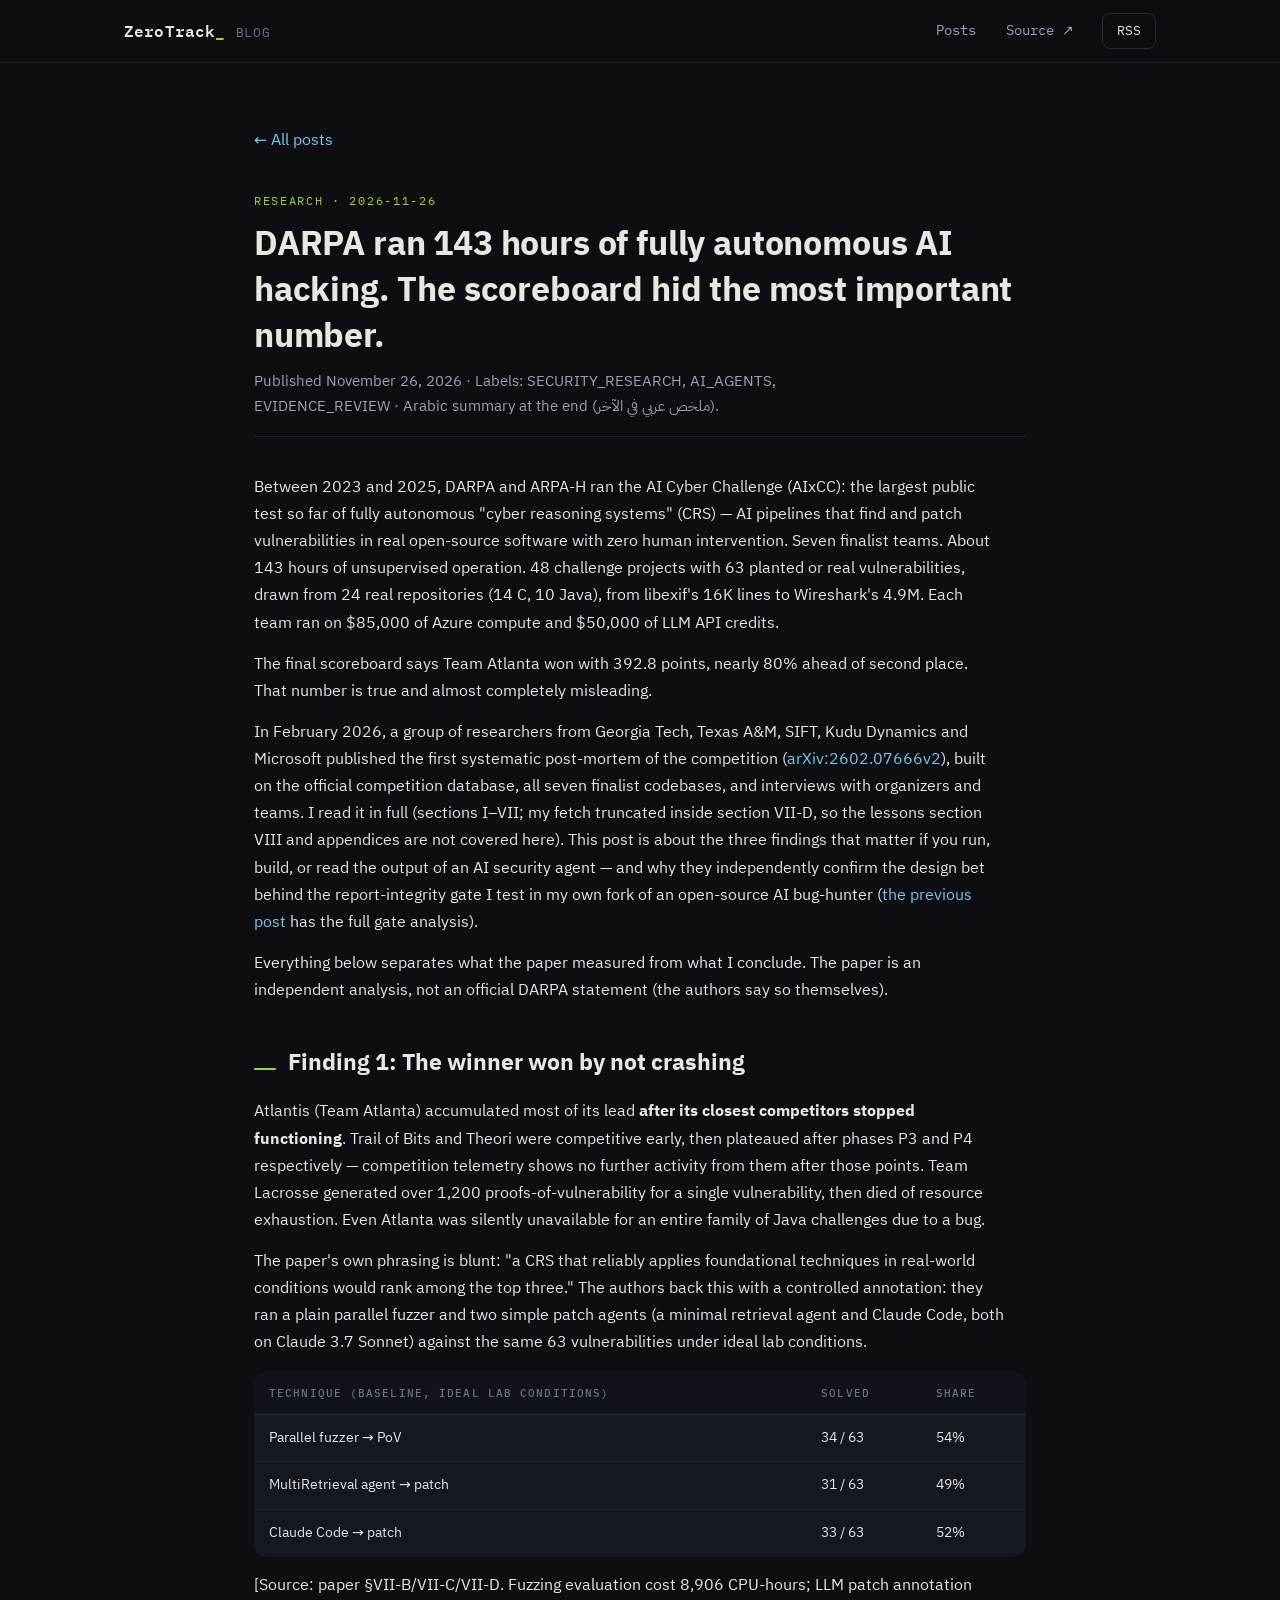
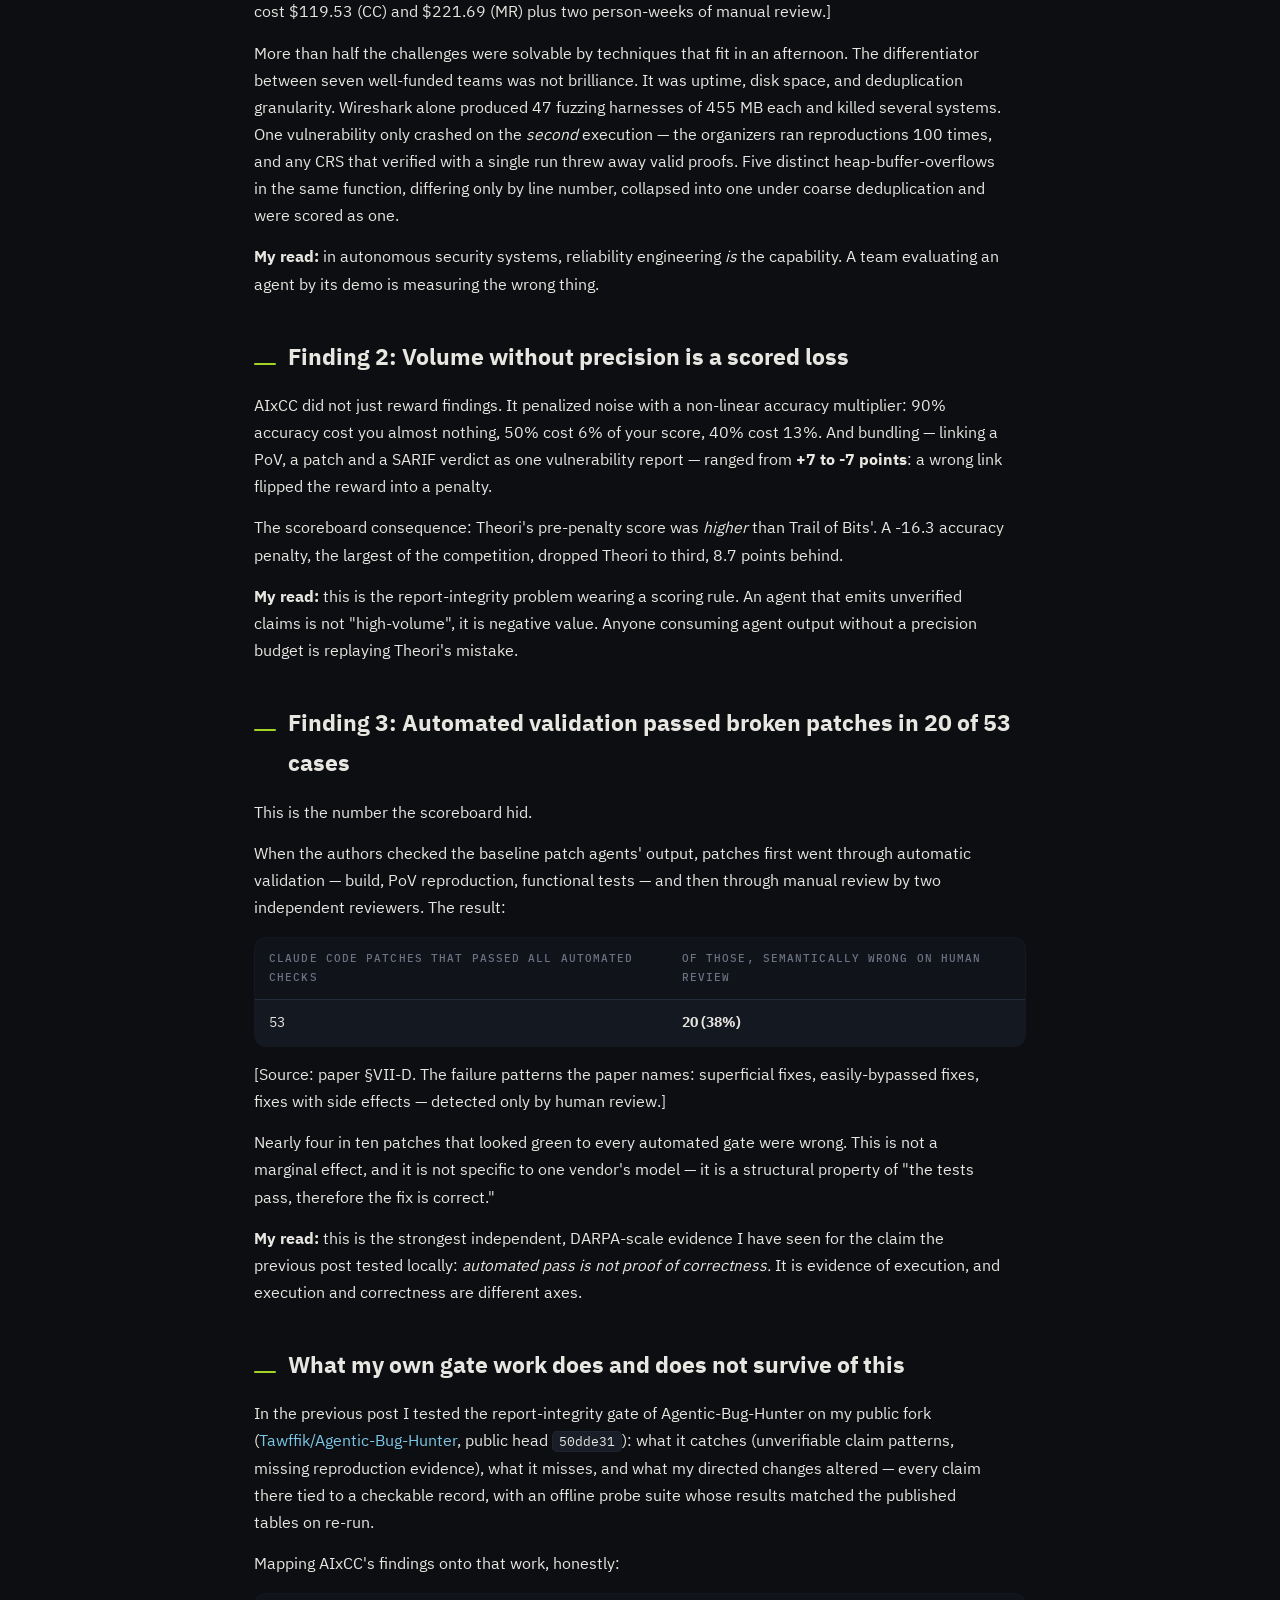
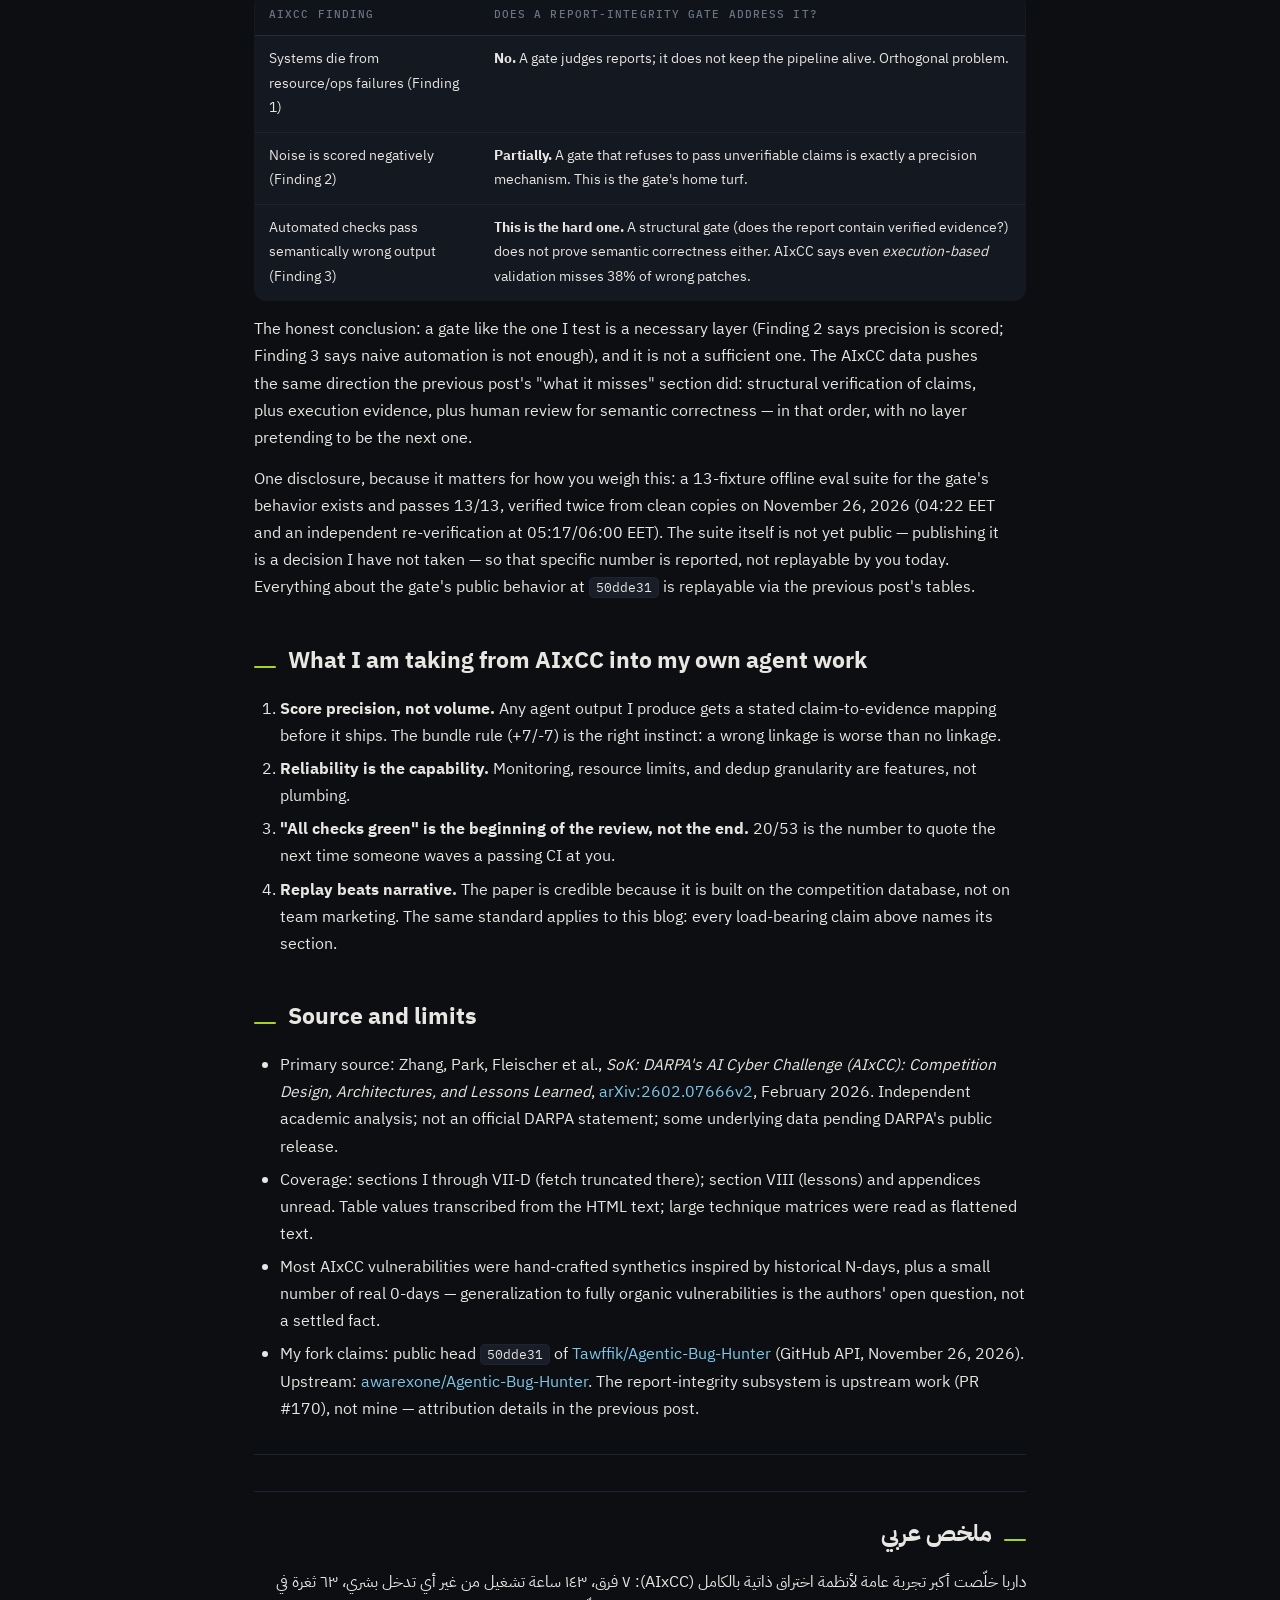
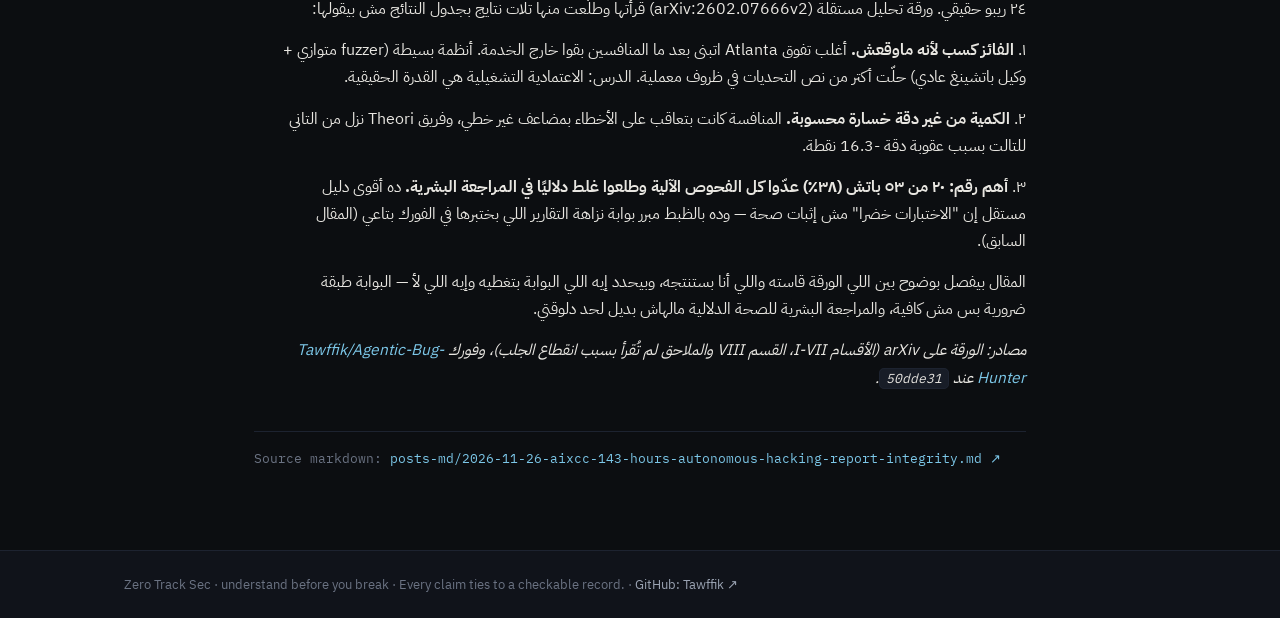
==== posts/aixcc-143-hours-autonomous-hacking-report-integrity.html @ 39d79dbd "Post 2: AIxCC 143 hours of autonomous hacking — what the scoreboard hid (integrity angle, own gate w" ====
<!DOCTYPE html>
<html lang="en" dir="ltr">
<head>
<meta charset="utf-8">
<meta name="viewport" content="width=device-width, initial-scale=1">
<meta name="description" content="Between 2023 and 2025, DARPA and ARPA-H ran the AI Cyber Challenge (AIxCC): the largest public test so far of fully autonomous &quot;cyber reasoning systems&quot; (C">
<title>DARPA ran 143 hours of fully autonomous AI hacking. The scoreboard hid the most important number. — Zero Track Blog</title>
<link rel="icon" href="data:image/svg+xml,%3Csvg xmlns='http://www.w3.org/2000/svg' viewBox='0 0 32 32'%3E%3Crect width='32' height='32' rx='7' fill='%230c0e11'/%3E%3Ctext x='6' y='22' font-family='monospace' font-size='14' font-weight='bold' fill='%23a3d426'%3EZT%3C/text%3E%3Crect x='21' y='18' width='6' height='3' fill='%23a3d426'/%3E%3C/svg%3E">
<link rel="stylesheet" href="../static/fonts.css?v=1">
<link rel="stylesheet" href="../static/style.css?v=1">
<link rel="alternate" type="application/rss+xml" title="Zero Track Blog" href="https://tawffik.github.io/blog/feed.xml">
</head>
<body>
<header><nav class="nav" id="nav" data-base="../"></nav></header>
<main class="post-page">
  <p style="margin-bottom:18px"><a href="../index.html">&larr; All posts</a></p>
  <div class="hero">
  <p class="eyebrow">Research · 2026-11-26</p>
  <h1>DARPA ran 143 hours of fully autonomous AI hacking. The scoreboard hid the most important number.</h1>
  <p class="sub">Published November 26, 2026 · Labels: SECURITY_RESEARCH, AI_AGENTS, EVIDENCE_REVIEW · Arabic summary at the end (ملخص عربي في الآخر).</p>
  </div>
  <article class="post">
<p>Between 2023 and 2025, DARPA and ARPA-H ran the AI Cyber Challenge (AIxCC): the largest public test so far of fully autonomous "cyber reasoning systems" (CRS) — AI pipelines that find and patch vulnerabilities in real open-source software with zero human intervention. Seven finalist teams. About 143 hours of unsupervised operation. 48 challenge projects with 63 planted or real vulnerabilities, drawn from 24 real repositories (14 C, 10 Java), from libexif's 16K lines to Wireshark's 4.9M. Each team ran on $85,000 of Azure compute and $50,000 of LLM API credits.</p><p>The final scoreboard says Team Atlanta won with 392.8 points, nearly 80% ahead of second place. That number is true and almost completely misleading.</p><p>In February 2026, a group of researchers from Georgia Tech, Texas A&amp;M, SIFT, Kudu Dynamics and Microsoft published the first systematic post-mortem of the competition (<a href="https://arxiv.org/html/2602.07666v2">arXiv:2602.07666v2</a>), built on the official competition database, all seven finalist codebases, and interviews with organizers and teams. I read it in full (sections I–VII; my fetch truncated inside section VII-D, so the lessons section VIII and appendices are not covered here). This post is about the three findings that matter if you run, build, or read the output of an AI security agent — and why they independently confirm the design bet behind the report-integrity gate I test in my own fork of an open-source AI bug-hunter (<a href="gating-ai-security-agents-report-integrity.html">the previous post</a> has the full gate analysis).</p><p>Everything below separates what the paper measured from what I conclude. The paper is an independent analysis, not an official DARPA statement (the authors say so themselves).</p><h2 id="finding-1-the-winner-won-by-not-crashing">Finding 1: The winner won by not crashing</h2><p>Atlantis (Team Atlanta) accumulated most of its lead <strong>after its closest competitors stopped functioning</strong>. Trail of Bits and Theori were competitive early, then plateaued after phases P3 and P4 respectively — competition telemetry shows no further activity from them after those points. Team Lacrosse generated over 1,200 proofs-of-vulnerability for a single vulnerability, then died of resource exhaustion. Even Atlanta was silently unavailable for an entire family of Java challenges due to a bug.</p><p>The paper's own phrasing is blunt: "a CRS that reliably applies foundational techniques in real-world conditions would rank among the top three." The authors back this with a controlled annotation: they ran a plain parallel fuzzer and two simple patch agents (a minimal retrieval agent and Claude Code, both on Claude 3.7 Sonnet) against the same 63 vulnerabilities under ideal lab conditions.</p><table><thead><tr class="header"><th>Technique (baseline, ideal lab conditions)</th><th>Solved</th><th>Share</th></tr></thead><tbody><tr class="odd"><td>Parallel fuzzer → PoV</td><td>34 / 63</td><td>54%</td></tr><tr class="even"><td>MultiRetrieval agent → patch</td><td>31 / 63</td><td>49%</td></tr><tr class="odd"><td>Claude Code → patch</td><td>33 / 63</td><td>52%</td></tr></tbody></table><p>[Source: paper §VII-B/VII-C/VII-D. Fuzzing evaluation cost 8,906 CPU-hours; LLM patch annotation cost $119.53 (CC) and $221.69 (MR) plus two person-weeks of manual review.]</p><p>More than half the challenges were solvable by techniques that fit in an afternoon. The differentiator between seven well-funded teams was not brilliance. It was uptime, disk space, and deduplication granularity. Wireshark alone produced 47 fuzzing harnesses of 455 MB each and killed several systems. One vulnerability only crashed on the <em>second</em> execution — the organizers ran reproductions 100 times, and any CRS that verified with a single run threw away valid proofs. Five distinct heap-buffer-overflows in the same function, differing only by line number, collapsed into one under coarse deduplication and were scored as one.</p><p><strong>My read:</strong> in autonomous security systems, reliability engineering <em>is</em> the capability. A team evaluating an agent by its demo is measuring the wrong thing.</p><h2 id="finding-2-volume-without-precision-is-a-scored-loss">Finding 2: Volume without precision is a scored loss</h2><p>AIxCC did not just reward findings. It penalized noise with a non-linear accuracy multiplier: 90% accuracy cost you almost nothing, 50% cost 6% of your score, 40% cost 13%. And bundling — linking a PoV, a patch and a SARIF verdict as one vulnerability report — ranged from <strong>+7 to -7 points</strong>: a wrong link flipped the reward into a penalty.</p><p>The scoreboard consequence: Theori's pre-penalty score was <em>higher</em> than Trail of Bits'. A -16.3 accuracy penalty, the largest of the competition, dropped Theori to third, 8.7 points behind.</p><p><strong>My read:</strong> this is the report-integrity problem wearing a scoring rule. An agent that emits unverified claims is not "high-volume", it is negative value. Anyone consuming agent output without a precision budget is replaying Theori's mistake.</p><h2 id="finding-3-automated-validation-passed-broken-patches-in-20-of-53-cases">Finding 3: Automated validation passed broken patches in 20 of 53 cases</h2><p>This is the number the scoreboard hid.</p><p>When the authors checked the baseline patch agents' output, patches first went through automatic validation — build, PoV reproduction, functional tests — and then through manual review by two independent reviewers. The result:</p><table><thead><tr class="header"><th>Claude Code patches that passed ALL automated checks</th><th>Of those, semantically wrong on human review</th></tr></thead><tbody><tr class="odd"><td>53</td><td><strong>20 (38%)</strong></td></tr></tbody></table><p>[Source: paper §VII-D. The failure patterns the paper names: superficial fixes, easily-bypassed fixes, fixes with side effects — detected only by human review.]</p><p>Nearly four in ten patches that looked green to every automated gate were wrong. This is not a marginal effect, and it is not specific to one vendor's model — it is a structural property of "the tests pass, therefore the fix is correct."</p><p><strong>My read:</strong> this is the strongest independent, DARPA-scale evidence I have seen for the claim the previous post tested locally: <em>automated pass is not proof of correctness.</em> It is evidence of execution, and execution and correctness are different axes.</p><h2 id="what-my-own-gate-work-does-and-does-not-survive-of-this">What my own gate work does and does not survive of this</h2><p>In the previous post I tested the report-integrity gate of Agentic-Bug-Hunter on my public fork (<a href="https://github.com/Tawffik/Agentic-Bug-Hunter">Tawffik/Agentic-Bug-Hunter</a>, public head <code>50dde31</code>): what it catches (unverifiable claim patterns, missing reproduction evidence), what it misses, and what my directed changes altered — every claim there tied to a checkable record, with an offline probe suite whose results matched the published tables on re-run.</p><p>Mapping AIxCC's findings onto that work, honestly:</p><table><thead><tr class="header"><th>AIxCC finding</th><th>Does a report-integrity gate address it?</th></tr></thead><tbody><tr class="odd"><td>Systems die from resource/ops failures (Finding 1)</td><td><strong>No.</strong> A gate judges reports; it does not keep the pipeline alive. Orthogonal problem.</td></tr><tr class="even"><td>Noise is scored negatively (Finding 2)</td><td><strong>Partially.</strong> A gate that refuses to pass unverifiable claims is exactly a precision mechanism. This is the gate's home turf.</td></tr><tr class="odd"><td>Automated checks pass semantically wrong output (Finding 3)</td><td><strong>This is the hard one.</strong> A structural gate (does the report contain verified evidence?) does not prove semantic correctness either. AIxCC says even <em>execution-based</em> validation misses 38% of wrong patches.</td></tr></tbody></table><p>The honest conclusion: a gate like the one I test is a necessary layer (Finding 2 says precision is scored; Finding 3 says naive automation is not enough), and it is not a sufficient one. The AIxCC data pushes the same direction the previous post's "what it misses" section did: structural verification of claims, plus execution evidence, plus human review for semantic correctness — in that order, with no layer pretending to be the next one.</p><p>One disclosure, because it matters for how you weigh this: a 13-fixture offline eval suite for the gate's behavior exists and passes 13/13, verified twice from clean copies on November 26, 2026 (04:22 EET and an independent re-verification at 05:17/06:00 EET). The suite itself is not yet public — publishing it is a decision I have not taken — so that specific number is reported, not replayable by you today. Everything about the gate's public behavior at <code>50dde31</code> is replayable via the previous post's tables.</p><h2 id="what-i-am-taking-from-aixcc-into-my-own-agent-work">What I am taking from AIxCC into my own agent work</h2><ol><li><strong>Score precision, not volume.</strong> Any agent output I produce gets a stated claim-to-evidence mapping before it ships. The bundle rule (+7/-7) is the right instinct: a wrong linkage is worse than no linkage.</li><li><strong>Reliability is the capability.</strong> Monitoring, resource limits, and dedup granularity are features, not plumbing.</li><li><strong>"All checks green" is the beginning of the review, not the end.</strong> 20/53 is the number to quote the next time someone waves a passing CI at you.</li><li><strong>Replay beats narrative.</strong> The paper is credible because it is built on the competition database, not on team marketing. The same standard applies to this blog: every load-bearing claim above names its section.</li></ol><h2 id="source-and-limits">Source and limits</h2><ul><li>Primary source: Zhang, Park, Fleischer et al., <em>SoK: DARPA's AI Cyber Challenge (AIxCC): Competition Design, Architectures, and Lessons Learned</em>, <a href="https://arxiv.org/html/2602.07666v2">arXiv:2602.07666v2</a>, February 2026. Independent academic analysis; not an official DARPA statement; some underlying data pending DARPA's public release.</li><li>Coverage: sections I through VII-D (fetch truncated there); section VIII (lessons) and appendices unread. Table values transcribed from the HTML text; large technique matrices were read as flattened text.</li><li>Most AIxCC vulnerabilities were hand-crafted synthetics inspired by historical N-days, plus a small number of real 0-days — generalization to fully organic vulnerabilities is the authors' open question, not a settled fact.</li><li>My fork claims: public head <code>50dde31</code> of <a href="https://github.com/Tawffik/Agentic-Bug-Hunter">Tawffik/Agentic-Bug-Hunter</a> (GitHub API, November 26, 2026). Upstream: <a href="https://github.com/awarexone/Agentic-Bug-Hunter">awarexone/Agentic-Bug-Hunter</a>. The report-integrity subsystem is upstream work (PR #170), not mine — attribution details in the previous post.</li></ul><hr />
<div class="post-ar" dir="rtl" lang="ar"><h2 id="ملخص-عربي">ملخص عربي</h2><p>داربا خلّصت أكبر تجربة عامة لأنظمة اختراق ذاتية بالكامل (AIxCC): ٧ فرق، ١٤٣ ساعة تشغيل من غير أي تدخل بشري، ٦٣ ثغرة في ٢٤ ريبو حقيقي. ورقة تحليل مستقلة (arXiv:2602.07666v2) قرأتها وطلّعت منها تلات نتايج بجدول النتائج مش بيقولها:</p><p>١. <strong>الفائز كسب لأنه ماوقعش.</strong> أغلب تفوق Atlanta اتبنى بعد ما المنافسين بقوا خارج الخدمة. أنظمة بسيطة (fuzzer متوازي + وكيل باتشينغ عادي) حلّت أكتر من نص التحديات في ظروف معملية. الدرس: الاعتمادية التشغيلية هي القدرة الحقيقية.</p><p>٢. <strong>الكمية من غير دقة خسارة محسوبة.</strong> المنافسة كانت بتعاقب على الأخطاء بمضاعف غير خطي، وفريق Theori نزل من التاني للتالت بسبب عقوبة دقة -16.3 نقطة.</p><p>٣. <strong>أهم رقم: ٢٠ من ٥٣ باتش (٣٨٪) عدّوا كل الفحوص الآلية وطلعوا غلط دلاليًا في المراجعة البشرية.</strong> ده أقوى دليل مستقل إن "الاختبارات خضرا" مش إثبات صحة — وده بالظبط مبرر بوابة نزاهة التقارير اللي بختبرها في الفورك بتاعي (المقال السابق).</p><p>المقال بيفصل بوضوح بين اللي الورقة قاسته واللي أنا بستنتجه، وبيحدد إيه اللي البوابة بتغطيه وإيه اللي لأ — البوابة طبقة ضرورية بس مش كافية، والمراجعة البشرية للصحة الدلالية مالهاش بديل لحد دلوقتي.</p><p><em>مصادر: الورقة على arXiv (الأقسام I-VII، القسم VIII والملاحق لم تُقرأ بسبب انقطاع الجلب)، وفورك <a href="https://github.com/Tawffik/Agentic-Bug-Hunter">Tawffik/Agentic-Bug-Hunter</a> عند <code>50dde31</code>.</em></p></div>
  </article>
  <div class="post-source">Source markdown: <a href="https://github.com/Tawffik/blog/blob/main/posts-md/2026-11-26-aixcc-143-hours-autonomous-hacking-report-integrity.md" target="_blank" rel="noopener">posts-md/2026-11-26-aixcc-143-hours-autonomous-hacking-report-integrity.md ↗</a></div>
</main>
<footer><div class="in">Zero Track Sec · understand before you break · Every claim ties to a checkable record. ·
<a href="https://github.com/Tawffik" target="_blank" rel="noopener">GitHub: Tawffik ↗</a></div></footer>
<script src="../static/nav.js?v=1"></script>
</body>
</html>
---- static/fonts.css ----
/* latin */
@font-face {
  font-family: 'IBM Plex Mono';
  font-style: normal;
  font-weight: 400;
  font-display: swap;
  src: url(fonts/IBMPlexMono-400-latin.woff2) format('woff2');
  unicode-range: U+0000-00FF, U+0131, U+0152-0153, U+02BB-02BC, U+02C6, U+02DA, U+02DC, U+0304, U+0308, U+0329, U+2000-206F, U+20AC, U+2122, U+2191, U+2193, U+2212, U+2215, U+FEFF, U+FFFD;
}
/* latin */
@font-face {
  font-family: 'IBM Plex Mono';
  font-style: normal;
  font-weight: 500;
  font-display: swap;
  src: url(fonts/IBMPlexMono-500-latin.woff2) format('woff2');
  unicode-range: U+0000-00FF, U+0131, U+0152-0153, U+02BB-02BC, U+02C6, U+02DA, U+02DC, U+0304, U+0308, U+0329, U+2000-206F, U+20AC, U+2122, U+2191, U+2193, U+2212, U+2215, U+FEFF, U+FFFD;
}
/* latin */
@font-face {
  font-family: 'IBM Plex Mono';
  font-style: normal;
  font-weight: 600;
  font-display: swap;
  src: url(fonts/IBMPlexMono-600-latin.woff2) format('woff2');
  unicode-range: U+0000-00FF, U+0131, U+0152-0153, U+02BB-02BC, U+02C6, U+02DA, U+02DC, U+0304, U+0308, U+0329, U+2000-206F, U+20AC, U+2122, U+2191, U+2193, U+2212, U+2215, U+FEFF, U+FFFD;
}
/* arabic */
@font-face {
  font-family: 'IBM Plex Sans Arabic';
  font-style: normal;
  font-weight: 400;
  font-display: swap;
  src: url(fonts/IBMPlexSansArabic-400-arabic.woff2) format('woff2');
  unicode-range: U+0600-06FF, U+0750-077F, U+0870-0891, U+0897-08E1, U+08E3-08FF, U+200C-200E, U+2010-2011, U+204F, U+2E41, U+FB50-FDFF, U+FE70-FE74, U+FE76-FEFC, U+102E0-102FB, U+10E60-10E7E, U+10EC2-10EC7, U+10EC9-10EEE, U+10EF0-10EFF, U+1EE00-1EE03, U+1EE05-1EE1F, U+1EE21-1EE22, U+1EE24, U+1EE27, U+1EE29-1EE32, U+1EE34-1EE37, U+1EE39, U+1EE3B, U+1EE42, U+1EE47, U+1EE49, U+1EE4B, U+1EE4D-1EE4F, U+1EE51-1EE52, U+1EE54, U+1EE57, U+1EE59, U+1EE5B, U+1EE5D, U+1EE5F, U+1EE61-1EE62, U+1EE64, U+1EE67-1EE6A, U+1EE6C-1EE72, U+1EE74-1EE77, U+1EE79-1EE7C, U+1EE7E, U+1EE80-1EE89, U+1EE8B-1EE9B, U+1EEA1-1EEA3, U+1EEA5-1EEA9, U+1EEAB-1EEBB, U+1EEF0-1EEF1;
}
/* latin */
@font-face {
  font-family: 'IBM Plex Sans Arabic';
  font-style: normal;
  font-weight: 400;
  font-display: swap;
  src: url(fonts/IBMPlexSansArabic-400-latin.woff2) format('woff2');
  unicode-range: U+0000-00FF, U+0131, U+0152-0153, U+02BB-02BC, U+02C6, U+02DA, U+02DC, U+0304, U+0308, U+0329, U+2000-206F, U+20AC, U+2122, U+2191, U+2193, U+2212, U+2215, U+FEFF, U+FFFD;
}
/* arabic */
@font-face {
  font-family: 'IBM Plex Sans Arabic';
  font-style: normal;
  font-weight: 500;
  font-display: swap;
  src: url(fonts/IBMPlexSansArabic-500-arabic.woff2) format('woff2');
  unicode-range: U+0600-06FF, U+0750-077F, U+0870-0891, U+0897-08E1, U+08E3-08FF, U+200C-200E, U+2010-2011, U+204F, U+2E41, U+FB50-FDFF, U+FE70-FE74, U+FE76-FEFC, U+102E0-102FB, U+10E60-10E7E, U+10EC2-10EC7, U+10EC9-10EEE, U+10EF0-10EFF, U+1EE00-1EE03, U+1EE05-1EE1F, U+1EE21-1EE22, U+1EE24, U+1EE27, U+1EE29-1EE32, U+1EE34-1EE37, U+1EE39, U+1EE3B, U+1EE42, U+1EE47, U+1EE49, U+1EE4B, U+1EE4D-1EE4F, U+1EE51-1EE52, U+1EE54, U+1EE57, U+1EE59, U+1EE5B, U+1EE5D, U+1EE5F, U+1EE61-1EE62, U+1EE64, U+1EE67-1EE6A, U+1EE6C-1EE72, U+1EE74-1EE77, U+1EE79-1EE7C, U+1EE7E, U+1EE80-1EE89, U+1EE8B-1EE9B, U+1EEA1-1EEA3, U+1EEA5-1EEA9, U+1EEAB-1EEBB, U+1EEF0-1EEF1;
}
/* latin */
@font-face {
  font-family: 'IBM Plex Sans Arabic';
  font-style: normal;
  font-weight: 500;
  font-display: swap;
  src: url(fonts/IBMPlexSansArabic-500-latin.woff2) format('woff2');
  unicode-range: U+0000-00FF, U+0131, U+0152-0153, U+02BB-02BC, U+02C6, U+02DA, U+02DC, U+0304, U+0308, U+0329, U+2000-206F, U+20AC, U+2122, U+2191, U+2193, U+2212, U+2215, U+FEFF, U+FFFD;
}
/* arabic */
@font-face {
  font-family: 'IBM Plex Sans Arabic';
  font-style: normal;
  font-weight: 700;
  font-display: swap;
  src: url(fonts/IBMPlexSansArabic-700-arabic.woff2) format('woff2');
  unicode-range: U+0600-06FF, U+0750-077F, U+0870-0891, U+0897-08E1, U+08E3-08FF, U+200C-200E, U+2010-2011, U+204F, U+2E41, U+FB50-FDFF, U+FE70-FE74, U+FE76-FEFC, U+102E0-102FB, U+10E60-10E7E, U+10EC2-10EC7, U+10EC9-10EEE, U+10EF0-10EFF, U+1EE00-1EE03, U+1EE05-1EE1F, U+1EE21-1EE22, U+1EE24, U+1EE27, U+1EE29-1EE32, U+1EE34-1EE37, U+1EE39, U+1EE3B, U+1EE42, U+1EE47, U+1EE49, U+1EE4B, U+1EE4D-1EE4F, U+1EE51-1EE52, U+1EE54, U+1EE57, U+1EE59, U+1EE5B, U+1EE5D, U+1EE5F, U+1EE61-1EE62, U+1EE64, U+1EE67-1EE6A, U+1EE6C-1EE72, U+1EE74-1EE77, U+1EE79-1EE7C, U+1EE7E, U+1EE80-1EE89, U+1EE8B-1EE9B, U+1EEA1-1EEA3, U+1EEA5-1EEA9, U+1EEAB-1EEBB, U+1EEF0-1EEF1;
}
/* latin */
@font-face {
  font-family: 'IBM Plex Sans Arabic';
  font-style: normal;
  font-weight: 700;
  font-display: swap;
  src: url(fonts/IBMPlexSansArabic-700-latin.woff2) format('woff2');
  unicode-range: U+0000-00FF, U+0131, U+0152-0153, U+02BB-02BC, U+02C6, U+02DA, U+02DC, U+0304, U+0308, U+0329, U+2000-206F, U+20AC, U+2122, U+2191, U+2193, U+2212, U+2215, U+FEFF, U+FFFD;
}
---- static/style.css ----
/* Nx01 Platform — Zero Track Sec · design system v2
   References: PortSwigger Research, Trail of Bits, XBOW Labs, watchTowr.
   Principles: restrained neutral base, one accent, mono for data/labels,
   real Arabic+Latin typography, consistent 8px rhythm. */

:root{
  --bg:#0c0e11;
  --bg-soft:#10131a;
  --panel:#141820;
  --panel2:#181d27;
  --line:#252c3a;
  --line-soft:#1d2330;
  --txt:#e8e6e1;
  --muted:#9aa3b2;
  --faint:#6b7383;
  --accent:#a3d426;        /* Zero Track lime — identity color */
  --accent-ink:#11150a;
  --info:#7cc7e8;
  --warn:#e0b040;
  --bad:#e06055;
  --sans:"IBM Plex Sans Arabic","IBM Plex Sans",system-ui,"Segoe UI",Tahoma,sans-serif;
  --mono:"IBM Plex Mono",ui-monospace,Menlo,Consolas,monospace;
  --radius:12px;
  --maxw:1080px;
}

*{box-sizing:border-box}
html{scroll-behavior:smooth}
body{
  margin:0;background:var(--bg);color:var(--txt);
  font-family:var(--sans);font-size:15.5px;line-height:1.7;
  -webkit-font-smoothing:antialiased;text-rendering:optimizeLegibility;
}
::selection{background:var(--accent);color:var(--accent-ink)}

a{color:var(--info);text-decoration:none}
a:hover{text-decoration:underline}

/* ---- header / nav ---- */
header{
  border-bottom:1px solid var(--line-soft);
  background:rgba(12,14,17,.82);
  backdrop-filter:blur(10px);-webkit-backdrop-filter:blur(10px);
  position:sticky;top:0;z-index:10;
}
.nav{
  max-width:var(--maxw);margin:0 auto;padding:0 24px;height:62px;
  display:flex;align-items:center;gap:26px;flex-wrap:wrap;
}
.logo{
  font-family:var(--mono);font-weight:600;font-size:16px;letter-spacing:.01em;
  color:var(--txt);margin-inline-end:auto;white-space:nowrap;
}
.logo b{color:var(--accent);font-weight:600}
.logo .sub-mark{color:var(--faint);font-weight:400;font-size:12.5px;margin-inline-start:10px;letter-spacing:.06em}
.nav a.item{
  color:var(--muted);font-size:13.5px;font-family:var(--mono);
  padding:4px 2px;border-bottom:2px solid transparent;
}
.nav a.item:hover{color:var(--txt);text-decoration:none}
.nav a.item.active{color:var(--accent);border-bottom-color:var(--accent)}
.nav a.cta{
  font-family:var(--mono);font-size:12.5px;color:var(--txt);
  border:1px solid var(--line);border-radius:8px;padding:6px 14px;
  transition:border-color .15s,color .15s;white-space:nowrap;
}
.nav a.cta:hover{border-color:var(--accent);color:var(--accent);text-decoration:none}

/* ---- page structure ---- */
main{max-width:var(--maxw);margin:0 auto;padding:48px 24px 80px}

.hero{padding:20px 0 8px;border-bottom:1px solid var(--line-soft);margin-bottom:36px}
.eyebrow{
  font-family:var(--mono);font-size:12px;letter-spacing:.14em;
  color:var(--accent);text-transform:uppercase;margin:0 0 10px;
}
h1{font-size:34px;font-weight:700;line-height:1.35;margin:0 0 10px;letter-spacing:-.005em}
h2{font-size:21px;font-weight:700;margin:44px 0 6px;display:flex;align-items:baseline;gap:12px}
h2::before{content:"";display:inline-block;width:22px;height:2px;background:var(--accent);border-radius:1px;flex:none}
h2 .en{font-family:var(--mono);font-size:12px;font-weight:400;color:var(--faint);letter-spacing:.1em;text-transform:uppercase}
.sub{color:var(--muted);font-size:15px;margin:0 0 8px;max-width:70ch}
p{max-width:75ch}

/* ---- counters ---- */
.counters{
  display:grid;grid-template-columns:repeat(auto-fit,minmax(200px,1fr));
  gap:14px;margin:28px 0 8px;
}
.counter{
  background:var(--panel);border:1px solid var(--line-soft);border-radius:var(--radius);
  padding:20px 22px;position:relative;
}
.counter::before{
  content:"";position:absolute;top:0;inset-inline-start:22px;width:34px;height:2px;
  background:var(--accent);border-radius:1px;
}
.counter .num{
  font-family:var(--mono);font-weight:600;font-size:30px;color:var(--accent);
  direction:ltr;text-align:start;line-height:1.2;margin-top:6px;
}
.counter .lbl{color:var(--muted);font-size:13px;margin-top:4px}

/* ---- cards / grids ---- */
.grid{display:grid;grid-template-columns:repeat(auto-fill,minmax(320px,1fr));gap:16px;margin-top:18px}
.card{
  background:var(--panel);border:1px solid var(--line-soft);border-radius:var(--radius);
  padding:22px;cursor:pointer;transition:border-color .18s,transform .18s;
}
.card:hover{border-color:#3d4a35;transform:translateY(-2px)}
.card h3{margin:0 0 6px;font-size:17.5px;font-weight:700}
.card .tag{color:var(--info);font-size:13.5px;margin:0 0 10px;font-weight:500}
.card p{color:var(--muted);font-size:14px;line-height:1.65;margin:0}

.badges{margin-top:14px;display:flex;gap:6px;flex-wrap:wrap}
.badge{
  font-family:var(--mono);font-size:10.5px;letter-spacing:.08em;text-transform:uppercase;
  padding:3px 9px;border-radius:6px;border:1px solid var(--line);color:var(--muted);
}
.badge.hero{background:var(--accent);border-color:var(--accent);color:var(--accent-ink);font-weight:700}
.badge.proposed{color:var(--warn);border-color:#4a3f22}
.badge.private{color:var(--warn);border-color:#4a3f22}
.skills{margin-top:10px;font-size:12px;color:var(--faint);font-family:var(--mono);direction:ltr;text-align:start}

/* ---- filters ---- */
.filters{display:flex;gap:10px;flex-wrap:wrap;margin:20px 0;align-items:center}
select,input[type=search]{
  background:var(--panel2);color:var(--txt);border:1px solid var(--line);
  border-radius:8px;padding:9px 13px;font-size:14px;font-family:var(--sans);
  outline:none;transition:border-color .15s;
}
select:focus,input[type=search]:focus{border-color:var(--accent)}
input[type=search]{min-width:260px}

/* ---- tables ---- */
table{width:100%;border-collapse:collapse;font-size:14px;margin-top:16px;background:var(--panel);border:1px solid var(--line-soft);border-radius:var(--radius);overflow:hidden}
th,td{border-bottom:1px solid var(--line-soft);padding:11px 14px;text-align:start;vertical-align:top}
tr:last-child td{border-bottom:none}
th{
  color:var(--faint);font-family:var(--mono);font-weight:500;font-size:11px;
  text-transform:uppercase;letter-spacing:.1em;background:var(--bg-soft);
  border-bottom:1px solid var(--line);
}
tbody tr:hover td,tr:hover td{background:rgba(255,255,255,.015)}
td.mono,.mono{font-family:var(--mono);font-size:13px;direction:ltr;text-align:start;unicode-bidi:embed}
.amount{font-family:var(--mono);color:var(--accent);font-weight:600;direction:ltr;text-align:start;white-space:nowrap}
.verdict-pass{color:var(--accent);font-weight:700;font-family:var(--mono);font-size:12.5px;text-transform:uppercase;letter-spacing:.05em}
.verdict-reject{color:var(--bad);font-weight:700;font-family:var(--mono);font-size:12.5px;text-transform:uppercase;letter-spacing:.05em}
.example-tag{color:var(--warn);font-family:var(--mono);font-size:10.5px;letter-spacing:.06em}

/* ---- detail panel ---- */
.detail{background:var(--panel);border:1px solid var(--line-soft);border-radius:var(--radius);padding:26px;margin-top:22px}
.detail h3{margin-top:0}
.detail .note{
  border-inline-start:2px solid var(--warn);padding:8px 14px;color:var(--muted);
  background:var(--panel2);border-radius:0 8px 8px 0;font-size:14px;
}

/* ---- footer ---- */
footer{border-top:1px solid var(--line-soft);color:var(--faint);font-size:13px;background:var(--bg-soft)}
footer .in{max-width:var(--maxw);margin:0 auto;padding:22px 24px;line-height:1.8}
footer a{color:var(--muted)}
footer a:hover{color:var(--accent);text-decoration:none}

.empty{color:var(--faint);padding:32px;text-align:center;border:1px dashed var(--line);border-radius:var(--radius);font-size:14px}

/* wide ledger table scrolls instead of breaking layout */
#table{overflow-x:auto;margin-top:4px}
#table table{min-width:1020px}

/* ---- blog ---- */
main.post-page{max-width:820px}
.post-list{display:flex;flex-direction:column;gap:14px;margin-top:20px}
.post-card{
  display:block;background:var(--panel);border:1px solid var(--line-soft);
  border-radius:var(--radius);padding:22px 24px;color:var(--txt);
  transition:border-color .18s,transform .18s;
}
.post-card:hover{border-color:#3d4a35;transform:translateY(-2px);text-decoration:none}
.post-card .post-date{font-family:var(--mono);font-size:12px;color:var(--faint);letter-spacing:.08em;display:block}
.post-card .post-title{display:block;font-size:19px;font-weight:700;line-height:1.4;margin:6px 0 8px}
.post-card .post-excerpt{display:block;color:var(--muted);font-size:14px;line-height:1.65}
.post-card .post-read{display:inline-block;margin-top:12px;font-family:var(--mono);font-size:12.5px;color:var(--accent)}
.post{font-size:15.5px;line-height:1.75}
.post h2{font-size:23px;margin:40px 0 10px}
.post h3{font-size:18px;margin:30px 0 8px}
.post p{margin:14px 0}
.post ul,.post ol{margin:14px 0;padding-inline-start:26px}
.post li{margin:6px 0}
.post a{color:var(--info)}
.post code{font-family:var(--mono);font-size:13px;background:var(--panel2);border:1px solid var(--line-soft);border-radius:5px;padding:1px 6px;direction:ltr;unicode-bidi:embed}
.post pre{background:var(--bg-soft);border:1px solid var(--line-soft);border-radius:10px;padding:16px 18px;overflow-x:auto;margin:18px 0;direction:ltr}
.post pre code{background:none;border:none;padding:0;font-size:13px;line-height:1.6}
.post blockquote{border-inline-start:2px solid var(--accent);margin:18px 0;padding:6px 16px;color:var(--muted);background:var(--panel);border-radius:0 8px 8px 0}
.post hr{border:none;border-top:1px solid var(--line-soft);margin:32px 0}
.post img{max-width:100%;border-radius:10px;border:1px solid var(--line-soft)}
.post .post-ar{margin-top:36px;border-top:1px solid var(--line-soft);padding-top:22px}
.post .post-ar h2{margin-top:0}
.post-source{margin-top:40px;padding-top:16px;border-top:1px solid var(--line-soft);color:var(--faint);font-size:13px;font-family:var(--mono)}

@media (max-width:640px){
  h1{font-size:26px}
  .nav{gap:16px;height:auto;padding:12px 20px}
  main{padding:32px 18px 64px}
}

#table td.mono{white-space:nowrap}
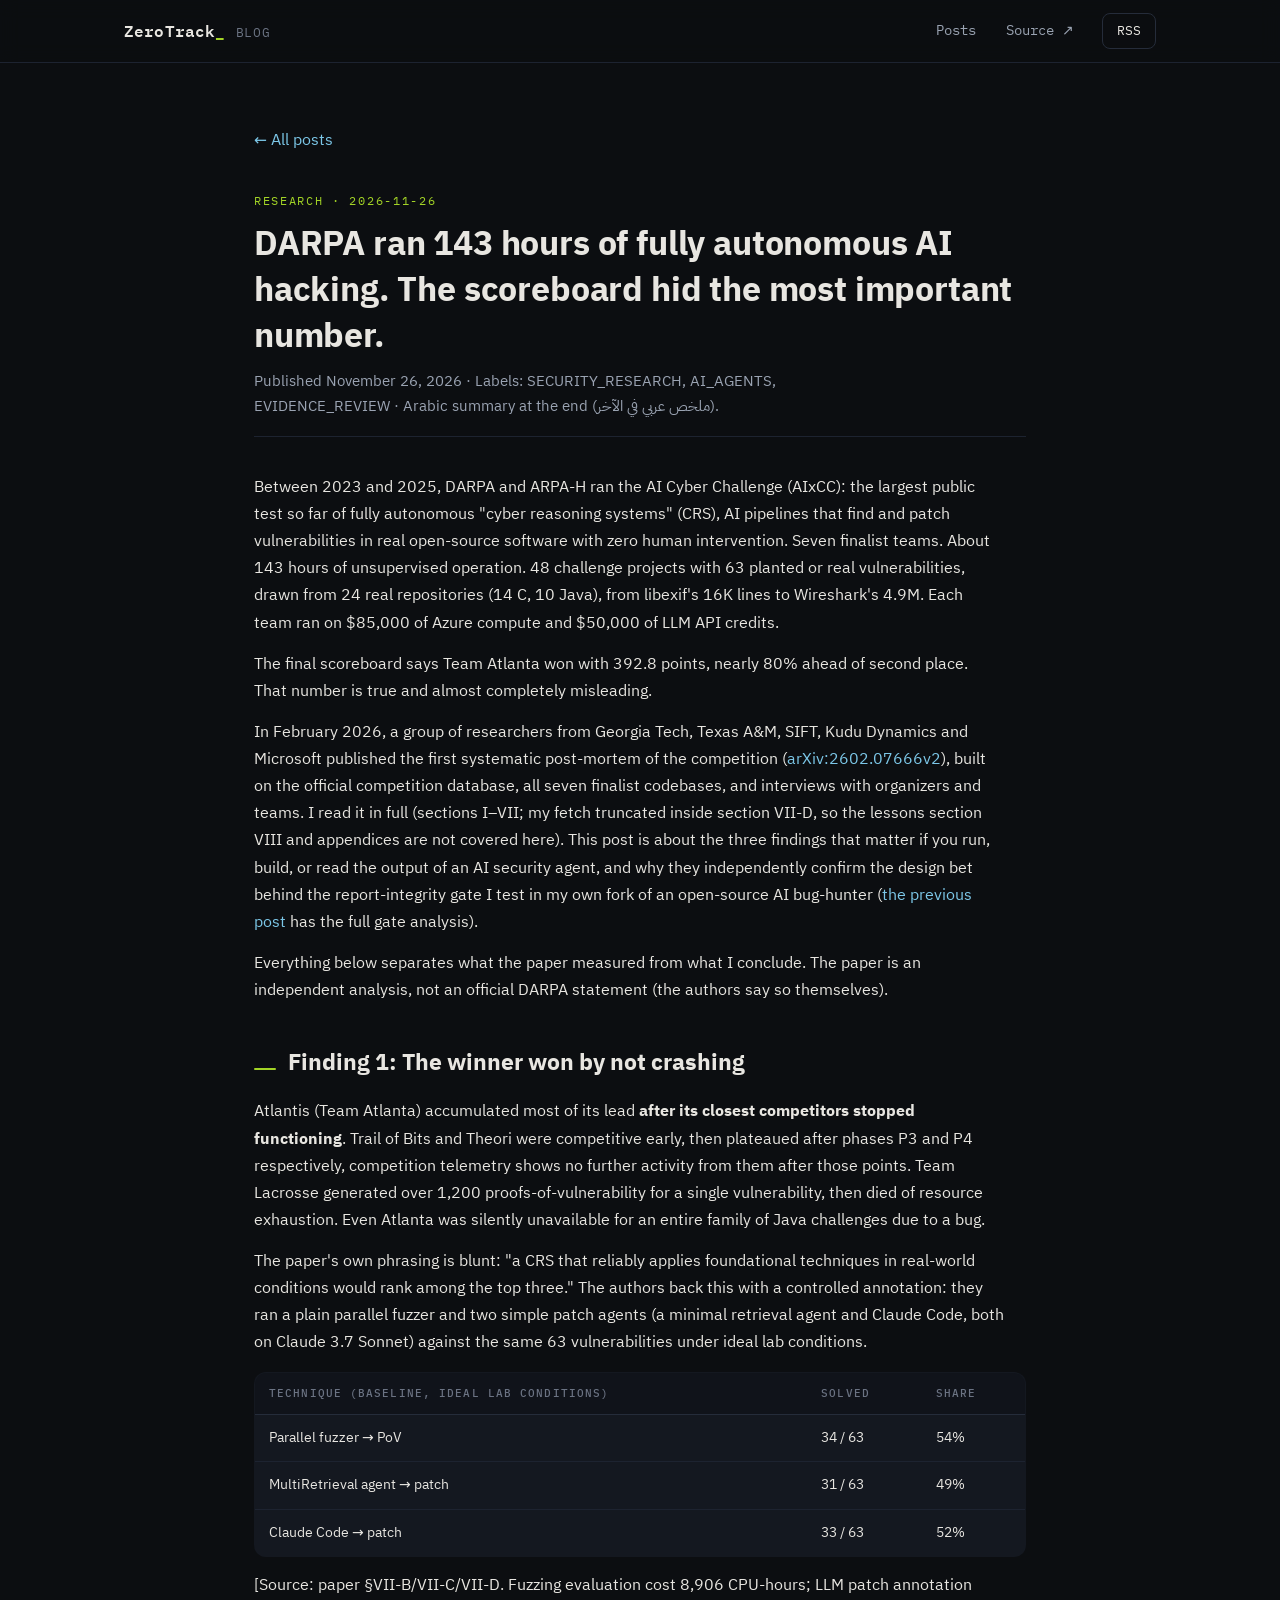
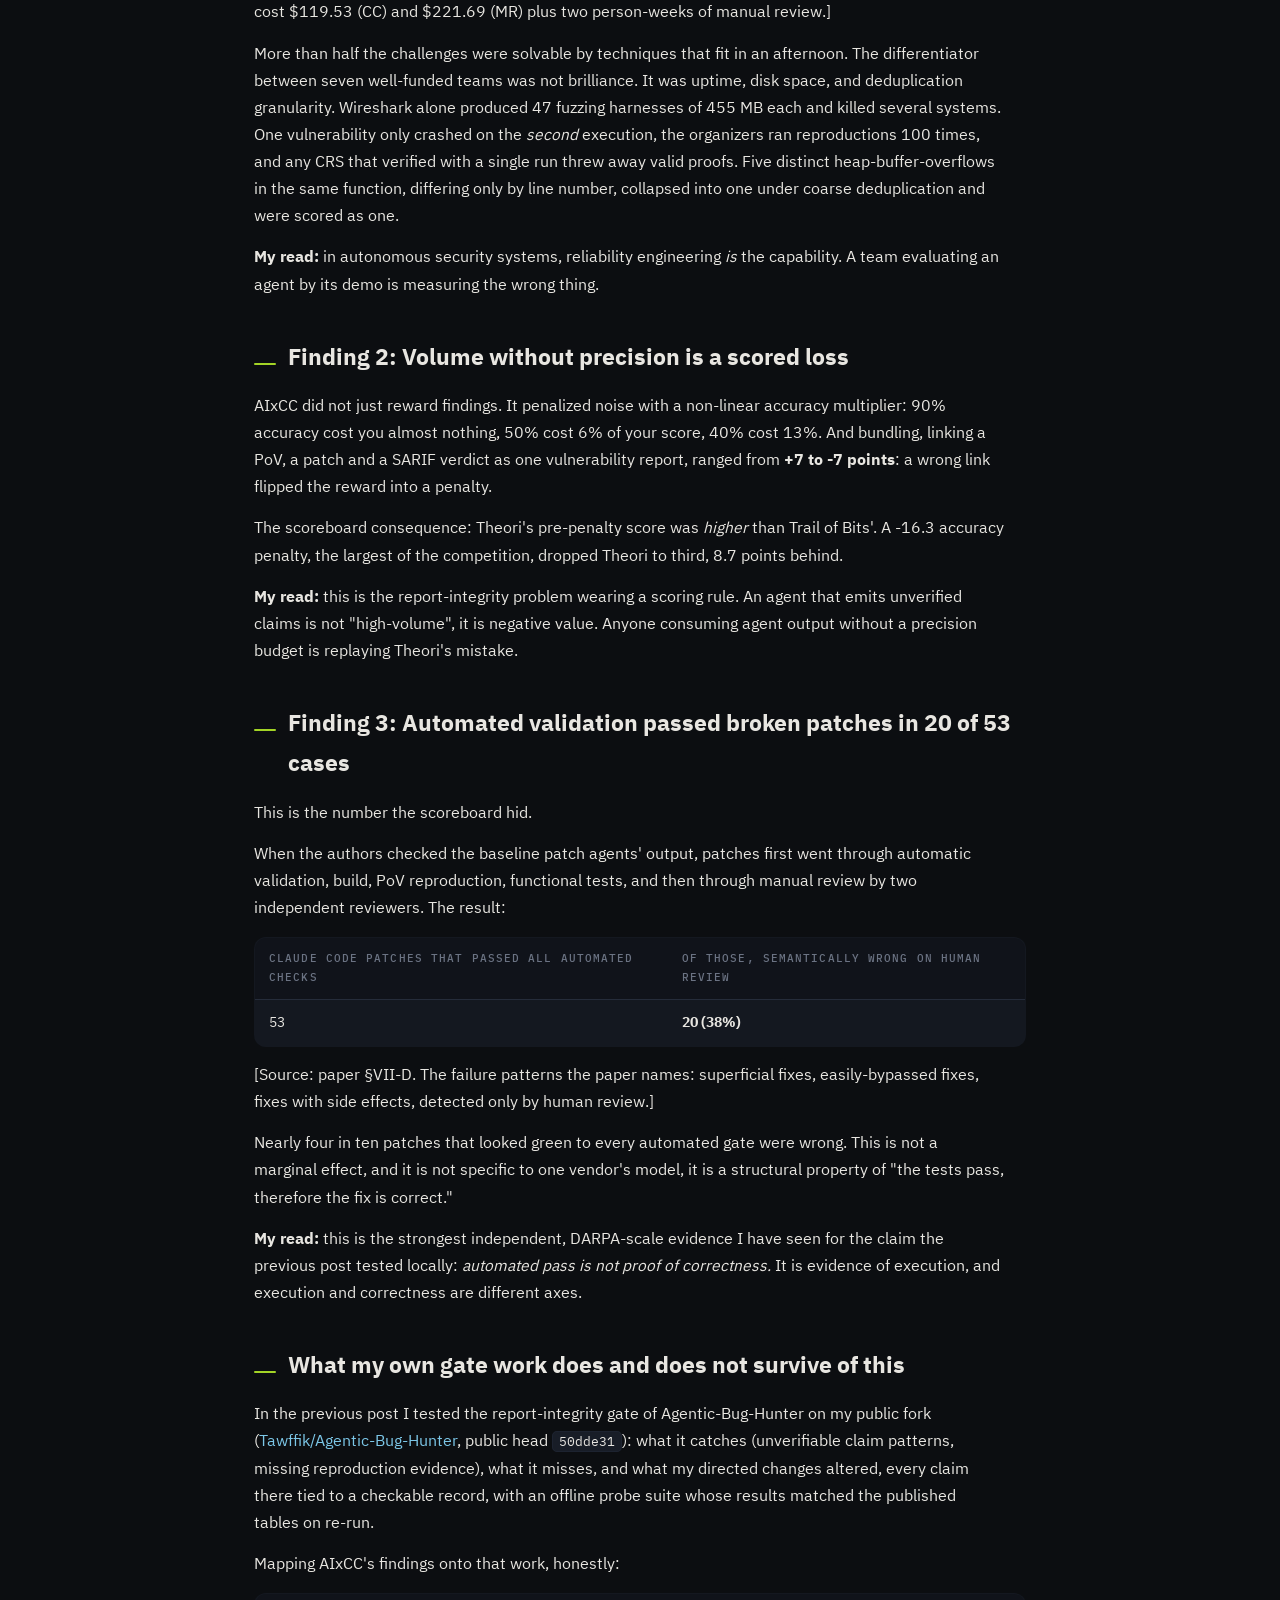
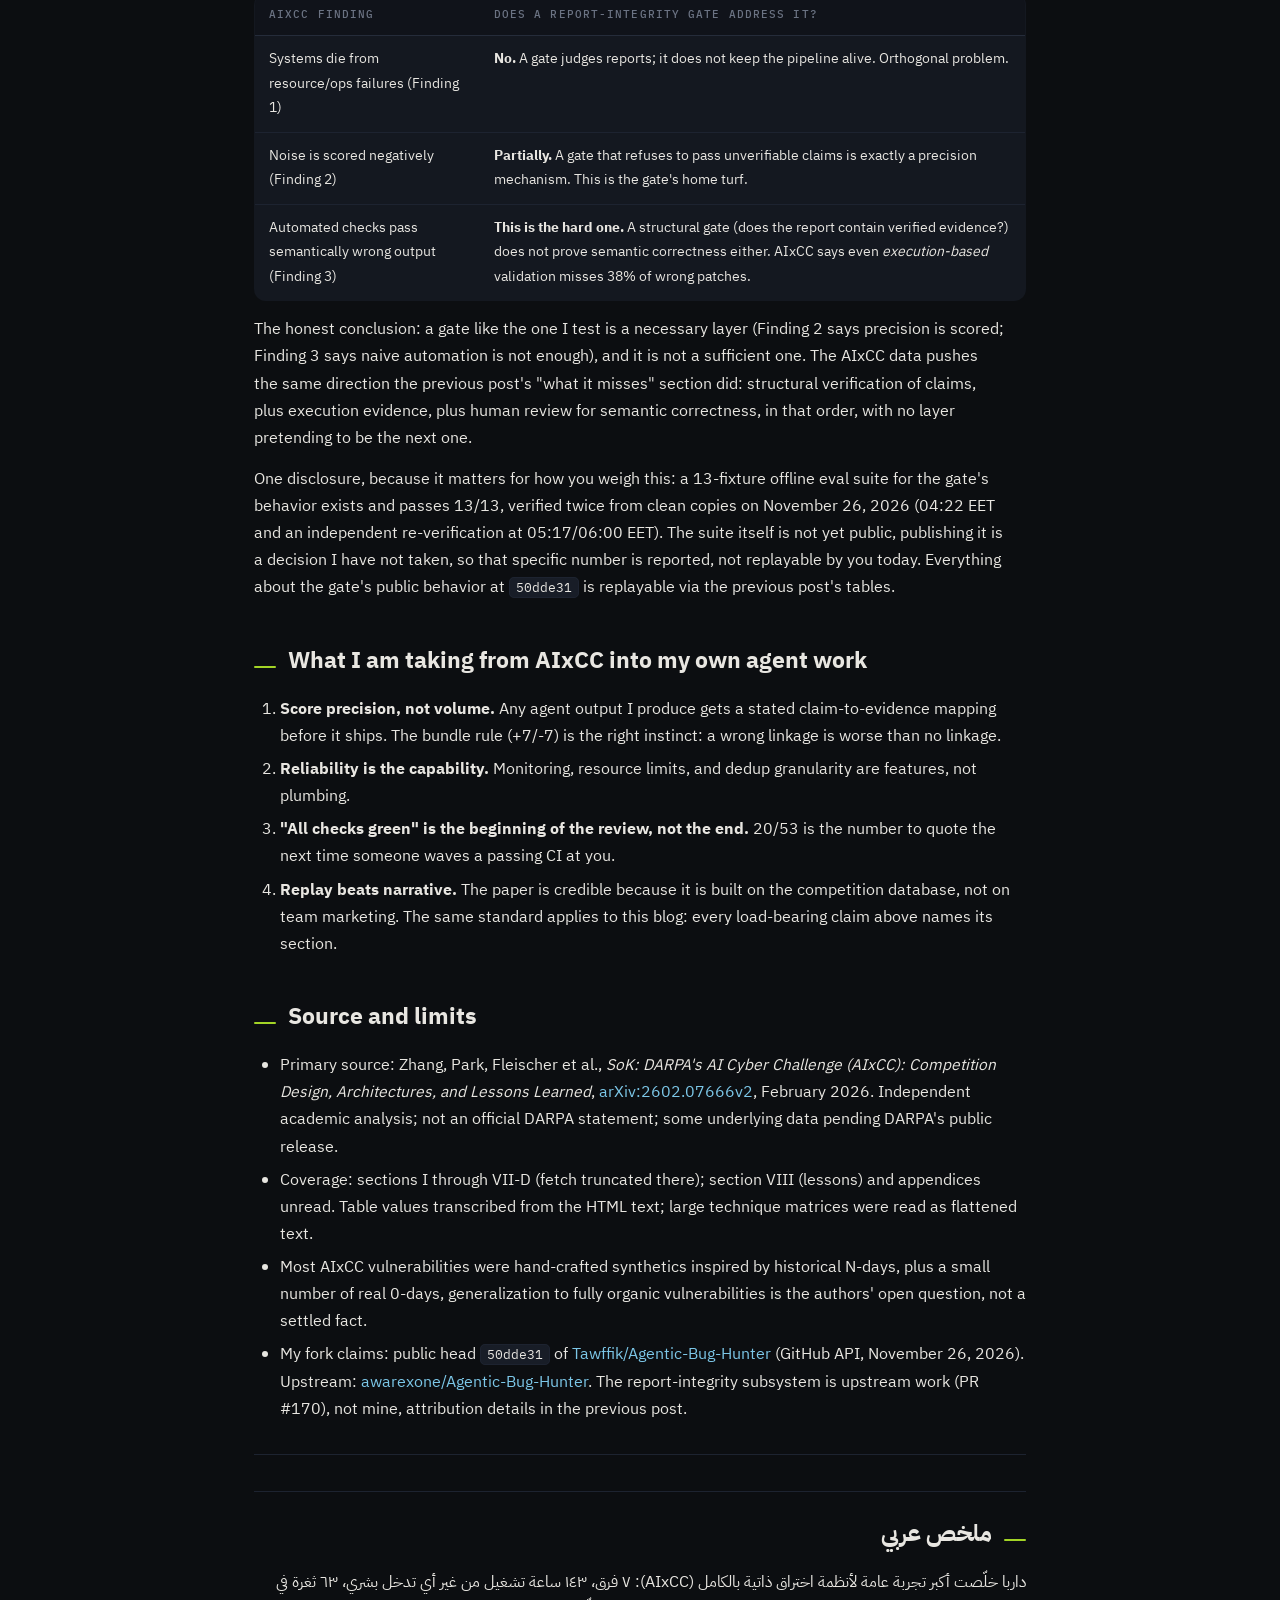
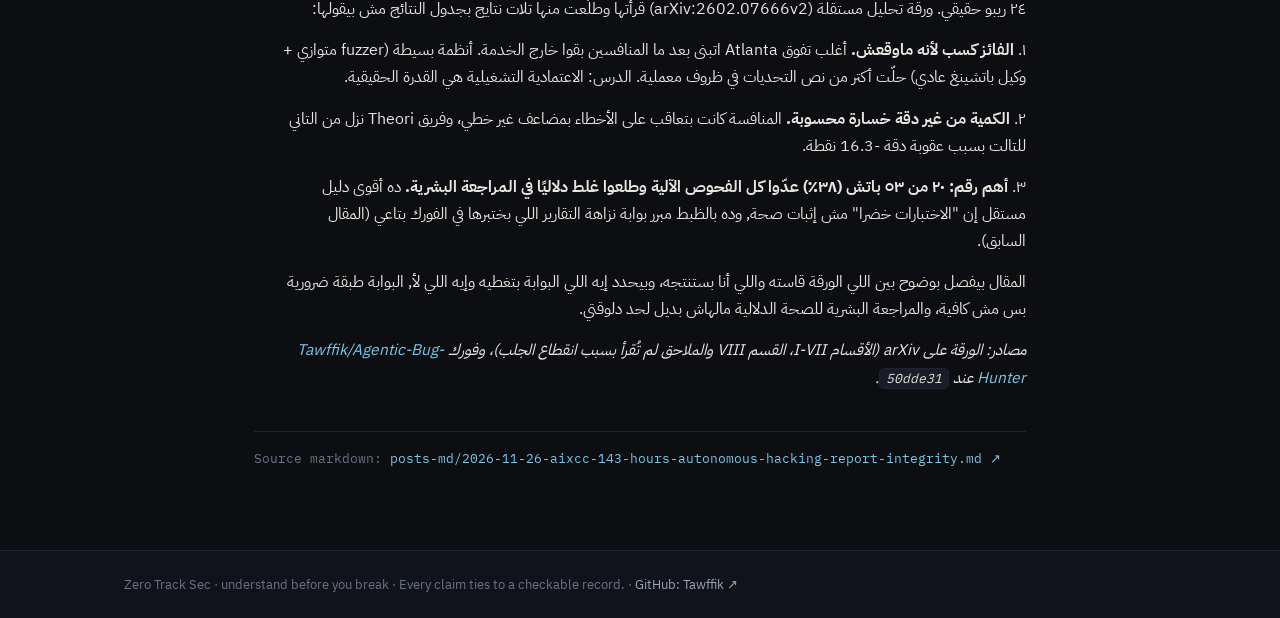
==== commit 89db5f55: "Style: replace em-dashes with commas (house style)" ====
--- a/posts/aixcc-143-hours-autonomous-hacking-report-integrity.html
+++ b/posts/aixcc-143-hours-autonomous-hacking-report-integrity.html
@@ -20,8 +20,8 @@
   <p class="sub">Published November 26, 2026 · Labels: SECURITY_RESEARCH, AI_AGENTS, EVIDENCE_REVIEW · Arabic summary at the end (ملخص عربي في الآخر).</p>
   </div>
   <article class="post">
-<p>Between 2023 and 2025, DARPA and ARPA-H ran the AI Cyber Challenge (AIxCC): the largest public test so far of fully autonomous "cyber reasoning systems" (CRS) — AI pipelines that find and patch vulnerabilities in real open-source software with zero human intervention. Seven finalist teams. About 143 hours of unsupervised operation. 48 challenge projects with 63 planted or real vulnerabilities, drawn from 24 real repositories (14 C, 10 Java), from libexif's 16K lines to Wireshark's 4.9M. Each team ran on $85,000 of Azure compute and $50,000 of LLM API credits.</p><p>The final scoreboard says Team Atlanta won with 392.8 points, nearly 80% ahead of second place. That number is true and almost completely misleading.</p><p>In February 2026, a group of researchers from Georgia Tech, Texas A&amp;M, SIFT, Kudu Dynamics and Microsoft published the first systematic post-mortem of the competition (<a href="https://arxiv.org/html/2602.07666v2">arXiv:2602.07666v2</a>), built on the official competition database, all seven finalist codebases, and interviews with organizers and teams. I read it in full (sections I–VII; my fetch truncated inside section VII-D, so the lessons section VIII and appendices are not covered here). This post is about the three findings that matter if you run, build, or read the output of an AI security agent — and why they independently confirm the design bet behind the report-integrity gate I test in my own fork of an open-source AI bug-hunter (<a href="gating-ai-security-agents-report-integrity.html">the previous post</a> has the full gate analysis).</p><p>Everything below separates what the paper measured from what I conclude. The paper is an independent analysis, not an official DARPA statement (the authors say so themselves).</p><h2 id="finding-1-the-winner-won-by-not-crashing">Finding 1: The winner won by not crashing</h2><p>Atlantis (Team Atlanta) accumulated most of its lead <strong>after its closest competitors stopped functioning</strong>. Trail of Bits and Theori were competitive early, then plateaued after phases P3 and P4 respectively — competition telemetry shows no further activity from them after those points. Team Lacrosse generated over 1,200 proofs-of-vulnerability for a single vulnerability, then died of resource exhaustion. Even Atlanta was silently unavailable for an entire family of Java challenges due to a bug.</p><p>The paper's own phrasing is blunt: "a CRS that reliably applies foundational techniques in real-world conditions would rank among the top three." The authors back this with a controlled annotation: they ran a plain parallel fuzzer and two simple patch agents (a minimal retrieval agent and Claude Code, both on Claude 3.7 Sonnet) against the same 63 vulnerabilities under ideal lab conditions.</p><table><thead><tr class="header"><th>Technique (baseline, ideal lab conditions)</th><th>Solved</th><th>Share</th></tr></thead><tbody><tr class="odd"><td>Parallel fuzzer → PoV</td><td>34 / 63</td><td>54%</td></tr><tr class="even"><td>MultiRetrieval agent → patch</td><td>31 / 63</td><td>49%</td></tr><tr class="odd"><td>Claude Code → patch</td><td>33 / 63</td><td>52%</td></tr></tbody></table><p>[Source: paper §VII-B/VII-C/VII-D. Fuzzing evaluation cost 8,906 CPU-hours; LLM patch annotation cost $119.53 (CC) and $221.69 (MR) plus two person-weeks of manual review.]</p><p>More than half the challenges were solvable by techniques that fit in an afternoon. The differentiator between seven well-funded teams was not brilliance. It was uptime, disk space, and deduplication granularity. Wireshark alone produced 47 fuzzing harnesses of 455 MB each and killed several systems. One vulnerability only crashed on the <em>second</em> execution — the organizers ran reproductions 100 times, and any CRS that verified with a single run threw away valid proofs. Five distinct heap-buffer-overflows in the same function, differing only by line number, collapsed into one under coarse deduplication and were scored as one.</p><p><strong>My read:</strong> in autonomous security systems, reliability engineering <em>is</em> the capability. A team evaluating an agent by its demo is measuring the wrong thing.</p><h2 id="finding-2-volume-without-precision-is-a-scored-loss">Finding 2: Volume without precision is a scored loss</h2><p>AIxCC did not just reward findings. It penalized noise with a non-linear accuracy multiplier: 90% accuracy cost you almost nothing, 50% cost 6% of your score, 40% cost 13%. And bundling — linking a PoV, a patch and a SARIF verdict as one vulnerability report — ranged from <strong>+7 to -7 points</strong>: a wrong link flipped the reward into a penalty.</p><p>The scoreboard consequence: Theori's pre-penalty score was <em>higher</em> than Trail of Bits'. A -16.3 accuracy penalty, the largest of the competition, dropped Theori to third, 8.7 points behind.</p><p><strong>My read:</strong> this is the report-integrity problem wearing a scoring rule. An agent that emits unverified claims is not "high-volume", it is negative value. Anyone consuming agent output without a precision budget is replaying Theori's mistake.</p><h2 id="finding-3-automated-validation-passed-broken-patches-in-20-of-53-cases">Finding 3: Automated validation passed broken patches in 20 of 53 cases</h2><p>This is the number the scoreboard hid.</p><p>When the authors checked the baseline patch agents' output, patches first went through automatic validation — build, PoV reproduction, functional tests — and then through manual review by two independent reviewers. The result:</p><table><thead><tr class="header"><th>Claude Code patches that passed ALL automated checks</th><th>Of those, semantically wrong on human review</th></tr></thead><tbody><tr class="odd"><td>53</td><td><strong>20 (38%)</strong></td></tr></tbody></table><p>[Source: paper §VII-D. The failure patterns the paper names: superficial fixes, easily-bypassed fixes, fixes with side effects — detected only by human review.]</p><p>Nearly four in ten patches that looked green to every automated gate were wrong. This is not a marginal effect, and it is not specific to one vendor's model — it is a structural property of "the tests pass, therefore the fix is correct."</p><p><strong>My read:</strong> this is the strongest independent, DARPA-scale evidence I have seen for the claim the previous post tested locally: <em>automated pass is not proof of correctness.</em> It is evidence of execution, and execution and correctness are different axes.</p><h2 id="what-my-own-gate-work-does-and-does-not-survive-of-this">What my own gate work does and does not survive of this</h2><p>In the previous post I tested the report-integrity gate of Agentic-Bug-Hunter on my public fork (<a href="https://github.com/Tawffik/Agentic-Bug-Hunter">Tawffik/Agentic-Bug-Hunter</a>, public head <code>50dde31</code>): what it catches (unverifiable claim patterns, missing reproduction evidence), what it misses, and what my directed changes altered — every claim there tied to a checkable record, with an offline probe suite whose results matched the published tables on re-run.</p><p>Mapping AIxCC's findings onto that work, honestly:</p><table><thead><tr class="header"><th>AIxCC finding</th><th>Does a report-integrity gate address it?</th></tr></thead><tbody><tr class="odd"><td>Systems die from resource/ops failures (Finding 1)</td><td><strong>No.</strong> A gate judges reports; it does not keep the pipeline alive. Orthogonal problem.</td></tr><tr class="even"><td>Noise is scored negatively (Finding 2)</td><td><strong>Partially.</strong> A gate that refuses to pass unverifiable claims is exactly a precision mechanism. This is the gate's home turf.</td></tr><tr class="odd"><td>Automated checks pass semantically wrong output (Finding 3)</td><td><strong>This is the hard one.</strong> A structural gate (does the report contain verified evidence?) does not prove semantic correctness either. AIxCC says even <em>execution-based</em> validation misses 38% of wrong patches.</td></tr></tbody></table><p>The honest conclusion: a gate like the one I test is a necessary layer (Finding 2 says precision is scored; Finding 3 says naive automation is not enough), and it is not a sufficient one. The AIxCC data pushes the same direction the previous post's "what it misses" section did: structural verification of claims, plus execution evidence, plus human review for semantic correctness — in that order, with no layer pretending to be the next one.</p><p>One disclosure, because it matters for how you weigh this: a 13-fixture offline eval suite for the gate's behavior exists and passes 13/13, verified twice from clean copies on November 26, 2026 (04:22 EET and an independent re-verification at 05:17/06:00 EET). The suite itself is not yet public — publishing it is a decision I have not taken — so that specific number is reported, not replayable by you today. Everything about the gate's public behavior at <code>50dde31</code> is replayable via the previous post's tables.</p><h2 id="what-i-am-taking-from-aixcc-into-my-own-agent-work">What I am taking from AIxCC into my own agent work</h2><ol><li><strong>Score precision, not volume.</strong> Any agent output I produce gets a stated claim-to-evidence mapping before it ships. The bundle rule (+7/-7) is the right instinct: a wrong linkage is worse than no linkage.</li><li><strong>Reliability is the capability.</strong> Monitoring, resource limits, and dedup granularity are features, not plumbing.</li><li><strong>"All checks green" is the beginning of the review, not the end.</strong> 20/53 is the number to quote the next time someone waves a passing CI at you.</li><li><strong>Replay beats narrative.</strong> The paper is credible because it is built on the competition database, not on team marketing. The same standard applies to this blog: every load-bearing claim above names its section.</li></ol><h2 id="source-and-limits">Source and limits</h2><ul><li>Primary source: Zhang, Park, Fleischer et al., <em>SoK: DARPA's AI Cyber Challenge (AIxCC): Competition Design, Architectures, and Lessons Learned</em>, <a href="https://arxiv.org/html/2602.07666v2">arXiv:2602.07666v2</a>, February 2026. Independent academic analysis; not an official DARPA statement; some underlying data pending DARPA's public release.</li><li>Coverage: sections I through VII-D (fetch truncated there); section VIII (lessons) and appendices unread. Table values transcribed from the HTML text; large technique matrices were read as flattened text.</li><li>Most AIxCC vulnerabilities were hand-crafted synthetics inspired by historical N-days, plus a small number of real 0-days — generalization to fully organic vulnerabilities is the authors' open question, not a settled fact.</li><li>My fork claims: public head <code>50dde31</code> of <a href="https://github.com/Tawffik/Agentic-Bug-Hunter">Tawffik/Agentic-Bug-Hunter</a> (GitHub API, November 26, 2026). Upstream: <a href="https://github.com/awarexone/Agentic-Bug-Hunter">awarexone/Agentic-Bug-Hunter</a>. The report-integrity subsystem is upstream work (PR #170), not mine — attribution details in the previous post.</li></ul><hr />
-<div class="post-ar" dir="rtl" lang="ar"><h2 id="ملخص-عربي">ملخص عربي</h2><p>داربا خلّصت أكبر تجربة عامة لأنظمة اختراق ذاتية بالكامل (AIxCC): ٧ فرق، ١٤٣ ساعة تشغيل من غير أي تدخل بشري، ٦٣ ثغرة في ٢٤ ريبو حقيقي. ورقة تحليل مستقلة (arXiv:2602.07666v2) قرأتها وطلّعت منها تلات نتايج بجدول النتائج مش بيقولها:</p><p>١. <strong>الفائز كسب لأنه ماوقعش.</strong> أغلب تفوق Atlanta اتبنى بعد ما المنافسين بقوا خارج الخدمة. أنظمة بسيطة (fuzzer متوازي + وكيل باتشينغ عادي) حلّت أكتر من نص التحديات في ظروف معملية. الدرس: الاعتمادية التشغيلية هي القدرة الحقيقية.</p><p>٢. <strong>الكمية من غير دقة خسارة محسوبة.</strong> المنافسة كانت بتعاقب على الأخطاء بمضاعف غير خطي، وفريق Theori نزل من التاني للتالت بسبب عقوبة دقة -16.3 نقطة.</p><p>٣. <strong>أهم رقم: ٢٠ من ٥٣ باتش (٣٨٪) عدّوا كل الفحوص الآلية وطلعوا غلط دلاليًا في المراجعة البشرية.</strong> ده أقوى دليل مستقل إن "الاختبارات خضرا" مش إثبات صحة — وده بالظبط مبرر بوابة نزاهة التقارير اللي بختبرها في الفورك بتاعي (المقال السابق).</p><p>المقال بيفصل بوضوح بين اللي الورقة قاسته واللي أنا بستنتجه، وبيحدد إيه اللي البوابة بتغطيه وإيه اللي لأ — البوابة طبقة ضرورية بس مش كافية، والمراجعة البشرية للصحة الدلالية مالهاش بديل لحد دلوقتي.</p><p><em>مصادر: الورقة على arXiv (الأقسام I-VII، القسم VIII والملاحق لم تُقرأ بسبب انقطاع الجلب)، وفورك <a href="https://github.com/Tawffik/Agentic-Bug-Hunter">Tawffik/Agentic-Bug-Hunter</a> عند <code>50dde31</code>.</em></p></div>
+<p>Between 2023 and 2025, DARPA and ARPA-H ran the AI Cyber Challenge (AIxCC): the largest public test so far of fully autonomous "cyber reasoning systems" (CRS), AI pipelines that find and patch vulnerabilities in real open-source software with zero human intervention. Seven finalist teams. About 143 hours of unsupervised operation. 48 challenge projects with 63 planted or real vulnerabilities, drawn from 24 real repositories (14 C, 10 Java), from libexif's 16K lines to Wireshark's 4.9M. Each team ran on $85,000 of Azure compute and $50,000 of LLM API credits.</p><p>The final scoreboard says Team Atlanta won with 392.8 points, nearly 80% ahead of second place. That number is true and almost completely misleading.</p><p>In February 2026, a group of researchers from Georgia Tech, Texas A&amp;M, SIFT, Kudu Dynamics and Microsoft published the first systematic post-mortem of the competition (<a href="https://arxiv.org/html/2602.07666v2">arXiv:2602.07666v2</a>), built on the official competition database, all seven finalist codebases, and interviews with organizers and teams. I read it in full (sections I–VII; my fetch truncated inside section VII-D, so the lessons section VIII and appendices are not covered here). This post is about the three findings that matter if you run, build, or read the output of an AI security agent, and why they independently confirm the design bet behind the report-integrity gate I test in my own fork of an open-source AI bug-hunter (<a href="gating-ai-security-agents-report-integrity.html">the previous post</a> has the full gate analysis).</p><p>Everything below separates what the paper measured from what I conclude. The paper is an independent analysis, not an official DARPA statement (the authors say so themselves).</p><h2 id="finding-1-the-winner-won-by-not-crashing">Finding 1: The winner won by not crashing</h2><p>Atlantis (Team Atlanta) accumulated most of its lead <strong>after its closest competitors stopped functioning</strong>. Trail of Bits and Theori were competitive early, then plateaued after phases P3 and P4 respectively, competition telemetry shows no further activity from them after those points. Team Lacrosse generated over 1,200 proofs-of-vulnerability for a single vulnerability, then died of resource exhaustion. Even Atlanta was silently unavailable for an entire family of Java challenges due to a bug.</p><p>The paper's own phrasing is blunt: "a CRS that reliably applies foundational techniques in real-world conditions would rank among the top three." The authors back this with a controlled annotation: they ran a plain parallel fuzzer and two simple patch agents (a minimal retrieval agent and Claude Code, both on Claude 3.7 Sonnet) against the same 63 vulnerabilities under ideal lab conditions.</p><table><thead><tr class="header"><th>Technique (baseline, ideal lab conditions)</th><th>Solved</th><th>Share</th></tr></thead><tbody><tr class="odd"><td>Parallel fuzzer → PoV</td><td>34 / 63</td><td>54%</td></tr><tr class="even"><td>MultiRetrieval agent → patch</td><td>31 / 63</td><td>49%</td></tr><tr class="odd"><td>Claude Code → patch</td><td>33 / 63</td><td>52%</td></tr></tbody></table><p>[Source: paper §VII-B/VII-C/VII-D. Fuzzing evaluation cost 8,906 CPU-hours; LLM patch annotation cost $119.53 (CC) and $221.69 (MR) plus two person-weeks of manual review.]</p><p>More than half the challenges were solvable by techniques that fit in an afternoon. The differentiator between seven well-funded teams was not brilliance. It was uptime, disk space, and deduplication granularity. Wireshark alone produced 47 fuzzing harnesses of 455 MB each and killed several systems. One vulnerability only crashed on the <em>second</em> execution, the organizers ran reproductions 100 times, and any CRS that verified with a single run threw away valid proofs. Five distinct heap-buffer-overflows in the same function, differing only by line number, collapsed into one under coarse deduplication and were scored as one.</p><p><strong>My read:</strong> in autonomous security systems, reliability engineering <em>is</em> the capability. A team evaluating an agent by its demo is measuring the wrong thing.</p><h2 id="finding-2-volume-without-precision-is-a-scored-loss">Finding 2: Volume without precision is a scored loss</h2><p>AIxCC did not just reward findings. It penalized noise with a non-linear accuracy multiplier: 90% accuracy cost you almost nothing, 50% cost 6% of your score, 40% cost 13%. And bundling, linking a PoV, a patch and a SARIF verdict as one vulnerability report, ranged from <strong>+7 to -7 points</strong>: a wrong link flipped the reward into a penalty.</p><p>The scoreboard consequence: Theori's pre-penalty score was <em>higher</em> than Trail of Bits'. A -16.3 accuracy penalty, the largest of the competition, dropped Theori to third, 8.7 points behind.</p><p><strong>My read:</strong> this is the report-integrity problem wearing a scoring rule. An agent that emits unverified claims is not "high-volume", it is negative value. Anyone consuming agent output without a precision budget is replaying Theori's mistake.</p><h2 id="finding-3-automated-validation-passed-broken-patches-in-20-of-53-cases">Finding 3: Automated validation passed broken patches in 20 of 53 cases</h2><p>This is the number the scoreboard hid.</p><p>When the authors checked the baseline patch agents' output, patches first went through automatic validation, build, PoV reproduction, functional tests, and then through manual review by two independent reviewers. The result:</p><table><thead><tr class="header"><th>Claude Code patches that passed ALL automated checks</th><th>Of those, semantically wrong on human review</th></tr></thead><tbody><tr class="odd"><td>53</td><td><strong>20 (38%)</strong></td></tr></tbody></table><p>[Source: paper §VII-D. The failure patterns the paper names: superficial fixes, easily-bypassed fixes, fixes with side effects, detected only by human review.]</p><p>Nearly four in ten patches that looked green to every automated gate were wrong. This is not a marginal effect, and it is not specific to one vendor's model, it is a structural property of "the tests pass, therefore the fix is correct."</p><p><strong>My read:</strong> this is the strongest independent, DARPA-scale evidence I have seen for the claim the previous post tested locally: <em>automated pass is not proof of correctness.</em> It is evidence of execution, and execution and correctness are different axes.</p><h2 id="what-my-own-gate-work-does-and-does-not-survive-of-this">What my own gate work does and does not survive of this</h2><p>In the previous post I tested the report-integrity gate of Agentic-Bug-Hunter on my public fork (<a href="https://github.com/Tawffik/Agentic-Bug-Hunter">Tawffik/Agentic-Bug-Hunter</a>, public head <code>50dde31</code>): what it catches (unverifiable claim patterns, missing reproduction evidence), what it misses, and what my directed changes altered, every claim there tied to a checkable record, with an offline probe suite whose results matched the published tables on re-run.</p><p>Mapping AIxCC's findings onto that work, honestly:</p><table><thead><tr class="header"><th>AIxCC finding</th><th>Does a report-integrity gate address it?</th></tr></thead><tbody><tr class="odd"><td>Systems die from resource/ops failures (Finding 1)</td><td><strong>No.</strong> A gate judges reports; it does not keep the pipeline alive. Orthogonal problem.</td></tr><tr class="even"><td>Noise is scored negatively (Finding 2)</td><td><strong>Partially.</strong> A gate that refuses to pass unverifiable claims is exactly a precision mechanism. This is the gate's home turf.</td></tr><tr class="odd"><td>Automated checks pass semantically wrong output (Finding 3)</td><td><strong>This is the hard one.</strong> A structural gate (does the report contain verified evidence?) does not prove semantic correctness either. AIxCC says even <em>execution-based</em> validation misses 38% of wrong patches.</td></tr></tbody></table><p>The honest conclusion: a gate like the one I test is a necessary layer (Finding 2 says precision is scored; Finding 3 says naive automation is not enough), and it is not a sufficient one. The AIxCC data pushes the same direction the previous post's "what it misses" section did: structural verification of claims, plus execution evidence, plus human review for semantic correctness, in that order, with no layer pretending to be the next one.</p><p>One disclosure, because it matters for how you weigh this: a 13-fixture offline eval suite for the gate's behavior exists and passes 13/13, verified twice from clean copies on November 26, 2026 (04:22 EET and an independent re-verification at 05:17/06:00 EET). The suite itself is not yet public, publishing it is a decision I have not taken, so that specific number is reported, not replayable by you today. Everything about the gate's public behavior at <code>50dde31</code> is replayable via the previous post's tables.</p><h2 id="what-i-am-taking-from-aixcc-into-my-own-agent-work">What I am taking from AIxCC into my own agent work</h2><ol><li><strong>Score precision, not volume.</strong> Any agent output I produce gets a stated claim-to-evidence mapping before it ships. The bundle rule (+7/-7) is the right instinct: a wrong linkage is worse than no linkage.</li><li><strong>Reliability is the capability.</strong> Monitoring, resource limits, and dedup granularity are features, not plumbing.</li><li><strong>"All checks green" is the beginning of the review, not the end.</strong> 20/53 is the number to quote the next time someone waves a passing CI at you.</li><li><strong>Replay beats narrative.</strong> The paper is credible because it is built on the competition database, not on team marketing. The same standard applies to this blog: every load-bearing claim above names its section.</li></ol><h2 id="source-and-limits">Source and limits</h2><ul><li>Primary source: Zhang, Park, Fleischer et al., <em>SoK: DARPA's AI Cyber Challenge (AIxCC): Competition Design, Architectures, and Lessons Learned</em>, <a href="https://arxiv.org/html/2602.07666v2">arXiv:2602.07666v2</a>, February 2026. Independent academic analysis; not an official DARPA statement; some underlying data pending DARPA's public release.</li><li>Coverage: sections I through VII-D (fetch truncated there); section VIII (lessons) and appendices unread. Table values transcribed from the HTML text; large technique matrices were read as flattened text.</li><li>Most AIxCC vulnerabilities were hand-crafted synthetics inspired by historical N-days, plus a small number of real 0-days, generalization to fully organic vulnerabilities is the authors' open question, not a settled fact.</li><li>My fork claims: public head <code>50dde31</code> of <a href="https://github.com/Tawffik/Agentic-Bug-Hunter">Tawffik/Agentic-Bug-Hunter</a> (GitHub API, November 26, 2026). Upstream: <a href="https://github.com/awarexone/Agentic-Bug-Hunter">awarexone/Agentic-Bug-Hunter</a>. The report-integrity subsystem is upstream work (PR #170), not mine, attribution details in the previous post.</li></ul><hr />
+<div class="post-ar" dir="rtl" lang="ar"><h2 id="ملخص-عربي">ملخص عربي</h2><p>داربا خلّصت أكبر تجربة عامة لأنظمة اختراق ذاتية بالكامل (AIxCC): ٧ فرق، ١٤٣ ساعة تشغيل من غير أي تدخل بشري، ٦٣ ثغرة في ٢٤ ريبو حقيقي. ورقة تحليل مستقلة (arXiv:2602.07666v2) قرأتها وطلّعت منها تلات نتايج بجدول النتائج مش بيقولها:</p><p>١. <strong>الفائز كسب لأنه ماوقعش.</strong> أغلب تفوق Atlanta اتبنى بعد ما المنافسين بقوا خارج الخدمة. أنظمة بسيطة (fuzzer متوازي + وكيل باتشينغ عادي) حلّت أكتر من نص التحديات في ظروف معملية. الدرس: الاعتمادية التشغيلية هي القدرة الحقيقية.</p><p>٢. <strong>الكمية من غير دقة خسارة محسوبة.</strong> المنافسة كانت بتعاقب على الأخطاء بمضاعف غير خطي، وفريق Theori نزل من التاني للتالت بسبب عقوبة دقة -16.3 نقطة.</p><p>٣. <strong>أهم رقم: ٢٠ من ٥٣ باتش (٣٨٪) عدّوا كل الفحوص الآلية وطلعوا غلط دلاليًا في المراجعة البشرية.</strong> ده أقوى دليل مستقل إن "الاختبارات خضرا" مش إثبات صحة, وده بالظبط مبرر بوابة نزاهة التقارير اللي بختبرها في الفورك بتاعي (المقال السابق).</p><p>المقال بيفصل بوضوح بين اللي الورقة قاسته واللي أنا بستنتجه، وبيحدد إيه اللي البوابة بتغطيه وإيه اللي لأ, البوابة طبقة ضرورية بس مش كافية، والمراجعة البشرية للصحة الدلالية مالهاش بديل لحد دلوقتي.</p><p><em>مصادر: الورقة على arXiv (الأقسام I-VII، القسم VIII والملاحق لم تُقرأ بسبب انقطاع الجلب)، وفورك <a href="https://github.com/Tawffik/Agentic-Bug-Hunter">Tawffik/Agentic-Bug-Hunter</a> عند <code>50dde31</code>.</em></p></div>
   </article>
   <div class="post-source">Source markdown: <a href="https://github.com/Tawffik/blog/blob/main/posts-md/2026-11-26-aixcc-143-hours-autonomous-hacking-report-integrity.md" target="_blank" rel="noopener">posts-md/2026-11-26-aixcc-143-hours-autonomous-hacking-report-integrity.md ↗</a></div>
 </main>
